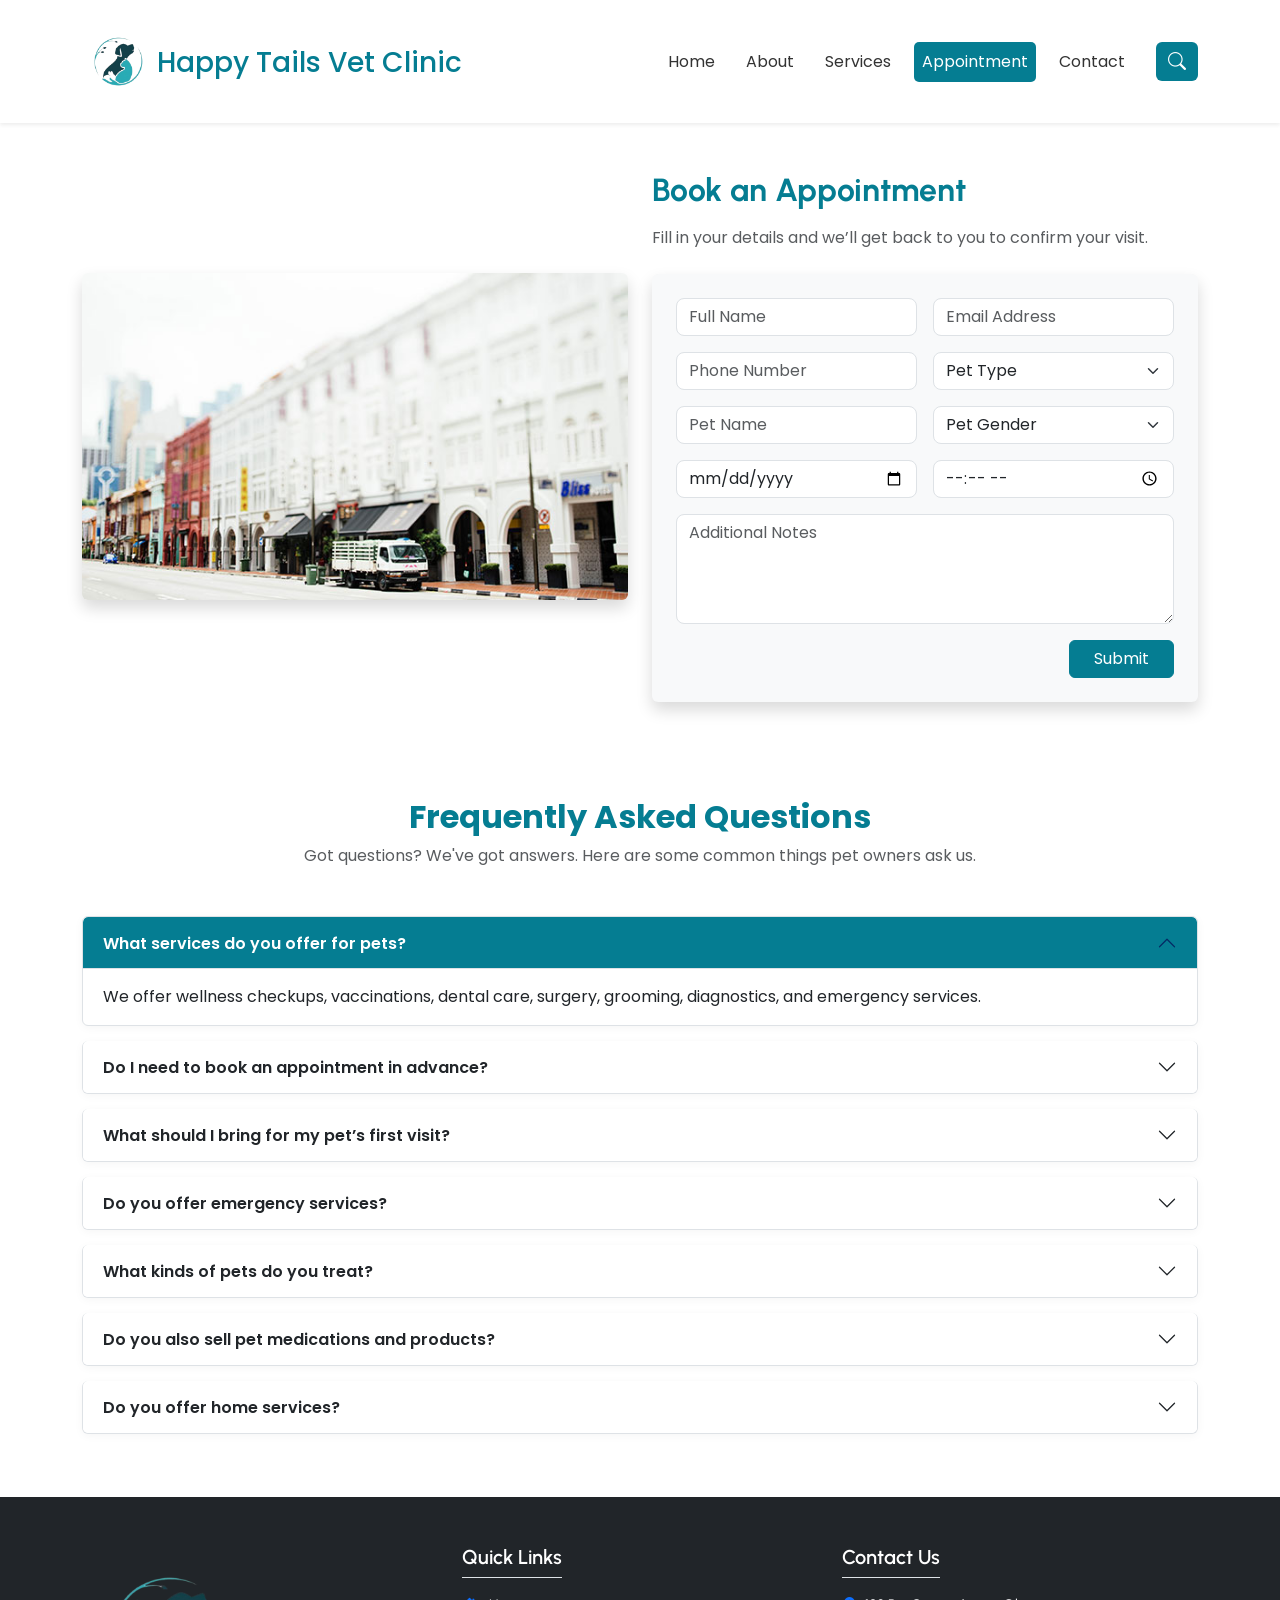
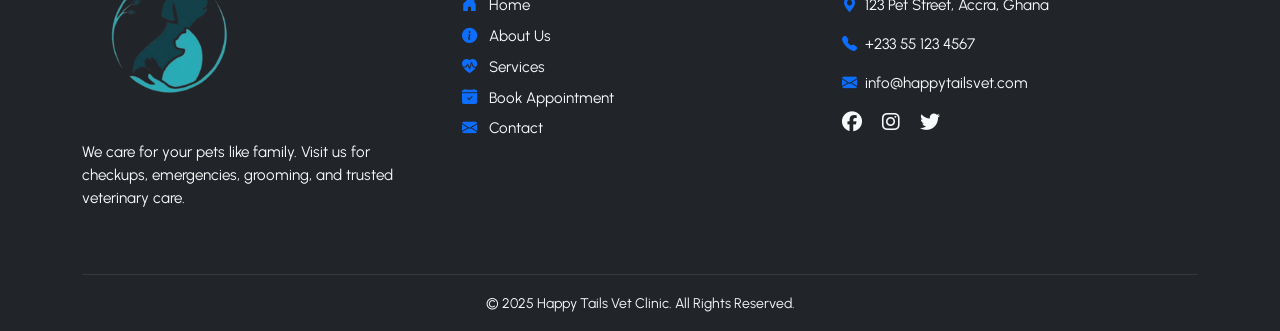
==== vet website/appointment.html @ 384ae80f "Add files via upload" ====
<!DOCTYPE html>
<html lang="en">
<head>
  <meta charset="UTF-8" />
  <meta name="viewport" content="width=device-width, initial-scale=1.0" />
  <title>Happy Tails Vet Clinic</title>
<!-- PNG version -->
<link rel="icon" type="image/png" href="images/logo.png" sizes="32x32">

<!-- SVG version -->
<link rel="icon" type="image/svg+xml" href="images/logo.png">
   <!-- Swiper CSS -->
<link rel="stylesheet" href="https://cdn.jsdelivr.net/npm/swiper@11/swiper-bundle.min.css" />

   <!-- In <head> -->
    <link rel="stylesheet" href="https://cdnjs.cloudflare.com/ajax/libs/OwlCarousel2/2.3.4/assets/owl.carousel.min.css" />
    <link rel="stylesheet" href="https://cdnjs.cloudflare.com/ajax/libs/OwlCarousel2/2.3.4/assets/owl.theme.default.min.css" />

<script src="https://cdn.jsdelivr.net/npm/swiper@11/swiper-bundle.min.js"></script>
  <!-- Bootstrap CSS -->
  <link rel="stylesheet" href="https://cdn.jsdelivr.net/npm/bootstrap@5.3.3/dist/css/bootstrap.min.css">
  
  <!-- Google Fonts: Poppins -->
  <link href="https://fonts.googleapis.com/css2?family=Poppins:wght@300;400;500&display=swap" rel="stylesheet">
  <link href="https://fonts.googleapis.com/css2?family=Urbanist:wght@300;400;600;700&display=swap" rel="stylesheet">
  <link rel="stylesheet" href="https://cdnjs.cloudflare.com/ajax/libs/font-awesome/6.4.0/css/all.min.css">
  <link href="https://fonts.googleapis.com/css2?family=Inter:wght@400;500;600;700&display=swap" rel="stylesheet">

  

  <!-- Bootstrap Icons -->
  <link href="https://cdn.jsdelivr.net/npm/bootstrap-icons@1.10.5/font/bootstrap-icons.css" rel="stylesheet">
  
  <!-- Custom CSS -->
  <link rel="stylesheet" href="css/style.css">
</head>
<body>

  <!-- Navigation Bar -->
  <!-- Navigation Bar -->
  <nav class="navbar navbar-expand-lg navbar-light bg-white shadow-sm sticky-top">
    <div class="container">
      <!-- Logo -->
      <a class="navbar-brand" href="index.html">
        <img src="images/logo.png" alt="Happy Tails Vet Clinic Logo">
          <h3>Happy Tails Vet Clinic</h3>
      </a>

      <!-- Toggler -->
      <button class="navbar-toggler" type="button" data-bs-toggle="collapse" data-bs-target="#navbarNav">
        <span class="navbar-toggler-icon"></span>
      </button>

      <!-- Navbar Menu -->
      <div class="collapse navbar-collapse" id="navbarNav">
        <ul class="navbar-nav ms-auto align-items-lg-center">
          <li class="nav-item"><a class="nav-link" href="index.html">Home</a></li>
          <li class="nav-item"><a class="nav-link nowrap" href="">About</a></li>
          <li class="nav-item"><a class="nav-link" href="">Services</a></li>
          <li class="nav-item"><a class="nav-link" href="appointment.html">Appointment</a></li>
          <li class="nav-item"><a class="nav-link" href="contact.html">Contact</a></li>

          <!-- Search Icon Button -->
          <li class="nav-item">
            <button id="searchToggle" class="btn btn-primary ms-lg-2" title="Search">
              <i class="bi bi-search"></i>
            </button>
          </li>
        </ul>
      </div>
    </div>
  </nav>
  <!-- Hidden Search Bar with Send Button -->
  <div class="search-bar-container container mt-2 d-none" id="searchBar">
    <form class="input-group" onsubmit="event.preventDefault();">
      <input
        type="text"
        class="form-control"
        placeholder="Search for Vaccinations, Pet grooming, keywords..."
        aria-label="Search"
        id="faqSearch"
      />
      <button class="btn btn-primary" type="submit" title="Send Search">
        <i class="bi bi-send"></i>
      </button>
    </form>
    <div id="faqSearchMessage" class="mt-2 text-danger fw-semibold"></div>
  </div>

  <section id="appointment" class="py-5 bg-white">
    <div class="container">
      <div class="row g-4 align-items-center">
        <!-- Left Side Image -->
        <div class="col-lg-6">
          <img src="images/about_bg.jpg" alt="Vet with pet" class="img-fluid rounded shadow" />
        </div>
  
        <!-- Right Side Form -->
        <div class="col-lg-6">
          <h2 class="fw-bold mb-3">Book an Appointment</h2>
          <p class="text-muted mb-4">Fill in your details and we’ll get back to you to confirm your visit.</p>
  
          <form id="appointmentForm" class="p-4 bg-light shadow rounded">
            <div class="row g-3">
              <div class="col-md-6">
                <input type="text" class="form-control" placeholder="Full Name" required>
              </div>
              <div class="col-md-6">
                <input type="email" class="form-control" placeholder="Email Address" required>
              </div>
              <div class="col-md-6">
                <input type="tel" class="form-control" placeholder="Phone Number" required>
              </div>
              <div class="col-md-6">
                <select class="form-select" required>
                  <option selected disabled>Pet Type</option>
                  <option>Dog</option>
                  <option>Cat</option>
                  <option>Rabbit</option>
                  <option>Bird</option>
                  <option>Other</option>
                </select>
              </div>
              <div class="col-md-6">
                <input type="Petname" class="form-control" placeholder="Pet Name" required>
              </div>
              <div class="col-md-6">
                <select class="form-select" required>
                  <option selected disabled>Pet Gender</option>
                  <option>Male</option>
                  <option>Female</option>
          
                </select>
              </div>
              <div class="col-md-6">
                <input type="date" class="form-control" required>
              </div>
              <div class="col-md-6">
                <input type="time" class="form-control" required>
              </div>
              <div class="col-12">
                <textarea class="form-control" rows="4" placeholder="Additional Notes"></textarea>
              </div>
              <div class="col-12 text-end">
                <button type="submit" class="btn btn-primary px-4">Submit</button>
              </div>
            </div>
          </form>
        </div>
      </div>
    </div>
  </section>
  
<!--FAQs-->
<section id="faqs" class="py-5 bg-white">
  <div class="container">
    <div class="text-center mb-5">
      <h2 class="fw-bold">Frequently Asked Questions</h2>
      <p class="text-muted">Got questions? We've got answers. Here are some common things pet owners ask us.</p>
    </div>

    <div class="accordion" id="faqAccordion">
      <!-- FAQ 1 -->
      <div class="accordion-item">
        <h2 class="accordion-header" id="faqHeading1">
          <button class="accordion-button" type="button" data-bs-toggle="collapse" data-bs-target="#faqCollapse1" aria-expanded="true" aria-controls="faqCollapse1">
            What services do you offer for pets?
          </button>
        </h2>
        <div id="faqCollapse1" class="accordion-collapse collapse show" aria-labelledby="faqHeading1" data-bs-parent="#faqAccordion">
          <div class="accordion-body">
            We offer wellness checkups, vaccinations, dental care, surgery, grooming, diagnostics, and emergency services.
          </div>
        </div>
      </div>

      <!-- FAQ 2 -->
      <div class="accordion-item">
        <h2 class="accordion-header" id="faqHeading2">
          <button class="accordion-button collapsed" type="button" data-bs-toggle="collapse" data-bs-target="#faqCollapse2" aria-expanded="false" aria-controls="faqCollapse2">
            Do I need to book an appointment in advance?
          </button>
        </h2>
        <div id="faqCollapse2" class="accordion-collapse collapse" aria-labelledby="faqHeading2" data-bs-parent="#faqAccordion">
          <div class="accordion-body">
            While we accept walk-ins, we recommend booking an appointment in advance to ensure availability and reduce wait time.
          </div>
        </div>
      </div>

      <!-- FAQ 3 -->
      <div class="accordion-item">
        <h2 class="accordion-header" id="faqHeading3">
          <button class="accordion-button collapsed" type="button" data-bs-toggle="collapse" data-bs-target="#faqCollapse3" aria-expanded="false" aria-controls="faqCollapse3">
            What should I bring for my pet’s first visit?
          </button>
        </h2>
        <div id="faqCollapse3" class="accordion-collapse collapse" aria-labelledby="faqHeading3" data-bs-parent="#faqAccordion">
          <div class="accordion-body">
            Please bring any existing medical records, vaccination history, a list of symptoms or concerns, and any medications your pet is currently on.
          </div>
        </div>
      </div>

      <!-- FAQ 4 -->
      <div class="accordion-item">
        <h2 class="accordion-header" id="faqHeading4">
          <button class="accordion-button collapsed" type="button" data-bs-toggle="collapse" data-bs-target="#faqCollapse4" aria-expanded="false" aria-controls="faqCollapse4">
            Do you offer emergency services?
          </button>
        </h2>
        <div id="faqCollapse4" class="accordion-collapse collapse" aria-labelledby="faqHeading4" data-bs-parent="#faqAccordion">
          <div class="accordion-body">
            Yes, we offer 24/7 emergency care. For urgent issues, please call us immediately or bring your pet in directly.
          </div>
        </div>
      </div>

      <!-- FAQ 5 -->
      <div class="accordion-item">
        <h2 class="accordion-header" id="faqHeading5">
          <button class="accordion-button collapsed" type="button" data-bs-toggle="collapse" data-bs-target="#faqCollapse5" aria-expanded="false" aria-controls="faqCollapse5">
            What kinds of pets do you treat?
          </button>
        </h2>
        <div id="faqCollapse5" class="accordion-collapse collapse" aria-labelledby="faqHeading5" data-bs-parent="#faqAccordion">
          <div class="accordion-body">
            We provide care for dogs, cats, rabbits, guinea pigs, and other small domestic animals. If you have an exotic pet, please contact us in advance.
          </div>
        </div>
      </div>

      <!-- FAQ 6 -->
      <div class="accordion-item">
        <h2 class="accordion-header" id="faqHeading6">
          <button class="accordion-button collapsed" type="button" data-bs-toggle="collapse" data-bs-target="#faqCollapse6" aria-expanded="false" aria-controls="faqCollapse6">
            Do you also sell pet medications and products?
          </button>
        </h2>
        <div id="faqCollapse6" class="accordion-collapse collapse" aria-labelledby="faqHeading6" data-bs-parent="#faqAccordion">
          <div class="accordion-body">
            Yes! We have a well-stocked pharmacy and pet store with prescription medications, supplements, food, treats, grooming products, and accessories.
          </div>
        </div>
      </div>

      <!-- FAQ 7 -->
      <div class="accordion-item">
        <h2 class="accordion-header" id="faqHeading7">
          <button class="accordion-button collapsed" type="button" data-bs-toggle="collapse" data-bs-target="#faqCollapse7" aria-expanded="false" aria-controls="faqCollapse7">
            Do you offer home services?
          </button>
        </h2>
        <div id="faqCollapse7" class="accordion-collapse collapse" aria-labelledby="faqHeading7" data-bs-parent="#faqAccordion">
          <div class="accordion-body">
            Yes, we provide limited home services for vaccinations, wellness exams, and some treatments. Please call us to schedule and confirm availability in your area.
          </div>
        </div>
      </div>
    </div>
  </div>
</section>
<!--footer-->
<footer class="footer bg-dark text-light pt-5">
  <div class="container">
    <div class="row gy-4">
      <!-- Logo and About -->
      <div class="col-md-4">
        <a href="index.html">
          <img src="images/logo.png" alt="Happy Tails Vet Clinic Logo" class="img-fluid mb-3" style="max-width: 180px;">
        </a>
        <p>We care for your pets like family. Visit us for checkups, emergencies, grooming, and trusted veterinary care.</p>
      </div>

      <!-- Quick Links with Icons -->
      <div class="col-md-4">
        <h5 class="fw-semibold mb-3 border-bottom pb-2">Quick Links</h5>
        <ul class="list-unstyled">
          <li class="mb-2">
            <i class="bi bi-house-door-fill me-2 text-primary"></i>
            <a href="index.html" class="text-light text-decoration-none">Home</a>
          </li>
          <li class="mb-2">
            <i class="bi bi-info-circle-fill me-2 text-primary"></i>
            <a href="about.html" class="text-light text-decoration-none">About Us</a>
          </li>
          <li class="mb-2">
            <i class="bi bi-heart-pulse-fill me-2 text-primary"></i>
            <a href="services.html" class="text-light text-decoration-none">Services</a>
          </li>
          <li class="mb-2">
            <i class="bi bi-calendar-check-fill me-2 text-primary"></i>
            <a href="appointment.html" class="text-light text-decoration-none">Book Appointment</a>
          </li>
          <li class="mb-2">
            <i class="bi bi-envelope-fill me-2 text-primary"></i>
            <a href="contact.html" class="text-light text-decoration-none">Contact</a>
          </li>
        </ul>
      </div>

      <!-- Contact Info -->
      <div class="col-md-4">
        <h5 class="fw-semibold mb-3 border-bottom pb-2">Contact Us</h5>
        <p><i class="bi bi-geo-alt-fill me-2 text-primary"></i>123 Pet Street, Accra, Ghana</p>
        <p><i class="bi bi-telephone-fill me-2 text-primary"></i>+233 55 123 4567</p>
        <p><i class="bi bi-envelope-fill me-2 text-primary"></i>info@happytailsvet.com</p>
        <div class="social-icons mt-3">
          <a href="#" class="text-light me-3"><i class="fab fa-facebook fa-lg"></i></a>
          <a href="#" class="text-light me-3"><i class="fab fa-instagram fa-lg"></i></a>
          <a href="#" class="text-light"><i class="fab fa-twitter fa-lg"></i></a>
        </div>
      </div>
    </div>

    <hr class="border-secondary mt-5" />

    <!-- Bottom -->
    <div class="text-center pb-3">
      <small>&copy; 2025 Happy Tails Vet Clinic. All Rights Reserved.</small>
    </div>
  </div>
</footer>
  <!-- Bootstrap JS Bundle -->
  <script src="https://cdn.jsdelivr.net/npm/bootstrap@5.3.3/dist/js/bootstrap.bundle.min.js"></script>
  <!-- Swiper JS -->
<script src="https://cdn.jsdelivr.net/npm/swiper@11/swiper-bundle.min.js"></script>

    
    <!-- Before </body> -->
    <script src="https://cdnjs.cloudflare.com/ajax/libs/jquery/3.7.1/jquery.min.js"></script>
    <script src="https://cdnjs.cloudflare.com/ajax/libs/OwlCarousel2/2.3.4/owl.carousel.min.js"></script>
  
  <!-- Custom JS -->
  <script src="js/script.js"></script>
  </body>
  </html>
---- vet website/css/style.css ----
/* ========== GLOBAL FONTS ========== */
html {
  scroll-behavior: smooth;
}

body {
  font-family: 'Poppins', sans-serif;
}

/* ========== NAVBAR ========== */
.navbar {
  padding-top: 1.2rem;
  padding-bottom: 1.2rem;
}
.navbar-brand {
 display: flex;
}
.navbar-brand h3 {
 color: rgb(5, 125, 146);
 margin-top: 22px;
}
.navbar-brand img {
  height: 75px;
  object-fit: contain;
}
.navbar-nav .nav-link {
  font-weight: 400;
  margin-right: 15px;
  color: #333;
  white-space: nowrap;
  font-size: 16px;
  transition: background-color 0.3s, color 0.3s;
}
.navbar-nav .nav-link:hover {
  color: white;
  background-color: rgb(2, 19, 22);
  border-radius: 5px;
}
.navbar-nav .nav-link.active {
  background-color:rgb(5, 125, 146);
  color: white !important;
  border-radius: 5px;
}
#searchToggle {
  border-radius: 6px;
  padding: 6px 12px;
  font-size: 16px;
  color: #fff;
  background-color: rgb(5, 125, 146);
  border: none;
  display: flex;
  align-items: center;
  justify-content: center;
}
#searchToggle:hover {
  background-color: rgb(2, 19, 22);
  color: #fff;
}
#searchToggle i {
  font-size: 18px;
}
.search-bar-container {
  transition: all 0.3s ease;
  position: fixed;
  z-index: 100;
}
.accordion-button.highlight {
  background-color: rgb(5, 125, 146);
  color: white;
}

.nowrap {
  white-space: nowrap;
}
.navbar-toggler {
  background-color:rgb(5, 125, 146);
  border: none;
  padding: 6px 10px;
  border-radius: 5px;
}
.navbar-toggler-icon {
  background-image: url("data:image/svg+xml,%3csvg xmlns='http://www.w3.org/2000/svg' fill='%23ffffff' viewBox='0 0 30 30'%3e%3cpath stroke='rgba%28255, 255, 255, 1%29' stroke-linecap='round' stroke-miterlimit='10' stroke-width='2' d='M4 7h22M4 15h22M4 23h22'/%3e%3c/svg%3e");
}

/* ========== HERO SLIDESHOW ========== */
.hero-slider {
  position: relative;
  height: 620px;
  overflow: hidden;
  font-family: 'Urbanist', sans-serif;
}
.slide {
  position: absolute;
  top: 0;
  left: 0;
  width: 100%;
  height: 100%;
  background-size: cover;
  background-position: center;
  opacity: 0;
  transition: opacity 2s ease-in-out;
  z-index: 1;
}
.slide::before {
  content: "";
  position: absolute;
  top: 0;
  left: 0;
  height: 100%;
  width: 100%;
  background: rgba(0, 0, 0, 0.5);
  z-index: 2;
}
.slide.active {
  opacity: 1;
  z-index: 3;
}
.hero-content {
  position: absolute;
  top: 20%;
  left: 5%;
  transform: translateY(-40%);
  color: white;
  z-index: 4;
  max-width: 700px;
  text-align: left;
  padding-right: 20px;
  animation: fadeInUp 2s ease forwards;
  opacity: 0;
}
@keyframes fadeInUp {
  0% { opacity: 0; transform: translateY(20px); }
  100% { opacity: 1; transform: translateY(0); }
}
.hero-heading {
  font-size: 2.8rem;
  font-weight: 700;
  line-height: 1.4;
  margin-bottom: 1rem;
}
.hero-subtext {
  font-size: 1.1rem;
  font-weight: 500;
  line-height: 1.6;
  margin-bottom: 2rem;
}
.hero-cta .btn {
  padding: 10px 20px;
  font-size: 1rem;
  border-radius: 5px;
  margin-right: 10px;
  background-color: rgb(5, 125, 146);
  color: white;
  border-color: rgb(5, 125, 146);
}
.hero-cta .btn:hover{
  background-color: rgb(3, 74, 87);
  border-color: rgb(3, 74, 87);
}
.hero-cta .btn-outline-light {
  background-color: black;
  color: white;
  border: 2px solid rgb(5, 125, 146);
}

.hero-cta .btn-outline-light:hover {
  background-color: black;
  color: white;
  border-color: black;
}

/*services*/
#services h2 {
  font-family: 'Poppins', sans-serif;
  font-size: 2.2rem;
  color: rgb(5, 125, 146);
}
.service-card {
  height: 100%;
  transition: transform 0.3s ease, box-shadow 0.3s ease;
}
.service-card:hover {
  transform: translateY(-8px);
  box-shadow: 0 0 15px rgba(0, 0, 0, 0.1);
}
.service-card i {
color: rgb(5, 125, 146)!important;
}
.service-card h5 {
  font-size: 1.25rem;
  margin-bottom: 0.75rem;
  font-family: 'Urbanist', sans-serif;
}
.service-card p {
  font-size: 1rem;
  color: #555;
}

/*why choose us*/
#why-choose-us {
  background-color: white;
}
#why-choose-us h2 {
  font-family: 'Poppins', sans-serif;
  color: rgb(5, 125, 146);
}
#why-choose-us i {
  color: rgb(5, 125, 146)!important;
}
#why-choose-us h4 {
  font-family: 'Urbanist', sans-serif;
  font-size: 1.5rem;
  margin-bottom: 0.75rem;
}
#why-choose-us p {
  color: #555;
  font-size: 1rem;
}

/*success stories*/
#success-stories h2 {
  color: rgb(5, 125, 146);
}
#success-stories .owl-carousel .story-card {
  border: 1px solid #eee;
  border-radius: 10px;
  overflow: hidden;
  transition: all 0.3s ease;
}
#success-stories .owl-carousel .story-card:hover {
  border-bottom: 3px solid rgb(5, 125, 146);
  box-shadow: 0 4px 12px rgba(0, 0, 0, 0.05);
  transform: translateY(-4px);
}
#success-stories .card-img-top {
  height: 220px;
  object-fit: cover;
}
#success-stories .card-title {
  font-weight: 600;
  font-size: 1.2rem;
  color: (5, 125, 146);
}
#success-stories .card-text {
  font-size: 0.95rem;
  color: #555;
  
}

/*FAQs*/
#faqs h2 {
  color: rgb(5, 125, 146);
}
#faqs .accordion-button {
  font-weight: 600;
  font-size: 1rem;
}
#faqs .accordion-button:not(.collapsed) {
  background-color: rgb(5, 125, 146);
  color: white;
}
#faqs .accordion-item {
  border-radius: 6px;
  overflow: hidden;
  margin-bottom: 15px;
  box-shadow: 0 2px 10px rgba(0, 0, 0, 0.04);
}

/*appointment*/
#appointment h2 {
  font-family: 'Urbanist', sans-serif;
  color: rgb(5, 125, 146);
}
#appointment .form-control,
#appointment .form-select,
#appointment textarea {
  border-radius: 8px;
  transition: 0.3s ease;
}
#appointment .form-control:focus,
#appointment .form-select:focus,
#appointment textarea:focus {
  box-shadow: 0 0 0 0.2rem rgba(13, 110, 253, 0.25);
  border-color: rgb(5, 125, 146);
}
#appointment .btn{
  background-color: rgb(5, 125, 146);
  color:white;
   border-color: rgb(5, 125, 146);
}

/* ========== SCROLL TO TOP ========== */
#scrollTopBtn {
  position: fixed;
  bottom: 30px;
  right: 30px;
  z-index: 999;
  background-color: black;
  color: white;
  border: none;
  padding: 12px 15px;
  border-radius: 5%;
  font-size: 20px;
  cursor: pointer;
  display: none;
  box-shadow: 0 4px 10px rgba(0, 0, 0, 0.2);
  transition: opacity 0.3s ease-in-out;
}
#scrollTopBtn:hover {
  background-color: rgb(3, 50, 58);
}

/* ===== Footer ===== */
.footer {
  font-family: 'Urbanist', sans-serif;
}
.footer h5 {
  color: #ffffff;
  border-bottom: 2px solid rgb(5, 125, 146);
  display: inline-block;
  padding-bottom: 5px;
}
.footer a:hover {
  color: rgb(5, 125, 146);
}
.footer .social-icons a:hover {
 color: rgb(5, 125, 146)!important;
  transition: color 0.3s ease;
 
}

.footer p, .footer li {
  font-size: 0.95rem;

  
}


/* ========== CONTACT SECTION ========== */
.contact-section {
  font-family: 'Urbanist', sans-serif;
  background-color: #f8f9fa;
}
.contact-section h2 {
  font-size: 2.2rem;
  color: rgb(5, 125, 146);
}
.contact-section .form-label {
  font-weight: 500;
}
.contact-section form {
  background-color: #ffffff;
  border-radius: 10px;
  padding: 30px;
  box-shadow: 0 0 15px rgba(0,0,0,0.05);
}
.contact-section input,
.contact-section textarea {
  border-radius: 6px;
  font-size: 0.95rem;
}
.contact-section textarea {
  resize: vertical;
  min-height: 150px;
}
.contact-section .btn {
  border-radius: 5px;
  padding: 10px 24px;
}
.contact-section .bg-white {
  border-radius: 10px;
  box-shadow: 0 0 10px rgba(0,0,0,0.04);
}
.contact-section .map-responsive {
  overflow: hidden;
  border-radius: 10px;
  height: 350px;
}
.map-responsive iframe {
  width: 100%;
  height: 100%;
  border: 0;
}

/* ========== MOBILE RESPONSIVE FIXES ========== */
@media (max-width: 768px) {
  .hero-content {
    top: 5%;
    transform: translateY(0%);
    padding-right: 10px;
    text-align: left;
  }
  .hero-heading {
    font-size: 1.8rem;
    line-height: 1.3;
  }
  .hero-subtext {
    font-size: 0.95rem;
    line-height: 1.5;
  }
  #services h2,
  #why-choose-us h2,
  #success-stories h2,
  #appointment h2,
  #faqs h2,
  .contact-section h2 {
    font-size: 1.6rem;
  }
  .owl-carousel .story-card {
    margin: 0 5px;
  }
  .contact-section .form-control,
  .contact-section textarea {
    font-size: 0.9rem;
  }
  .contact-section .btn {
    width: 100%;
    margin-top: 10px;
  }
  .contact-section .map-responsive {
    height: 280px;
  }
}
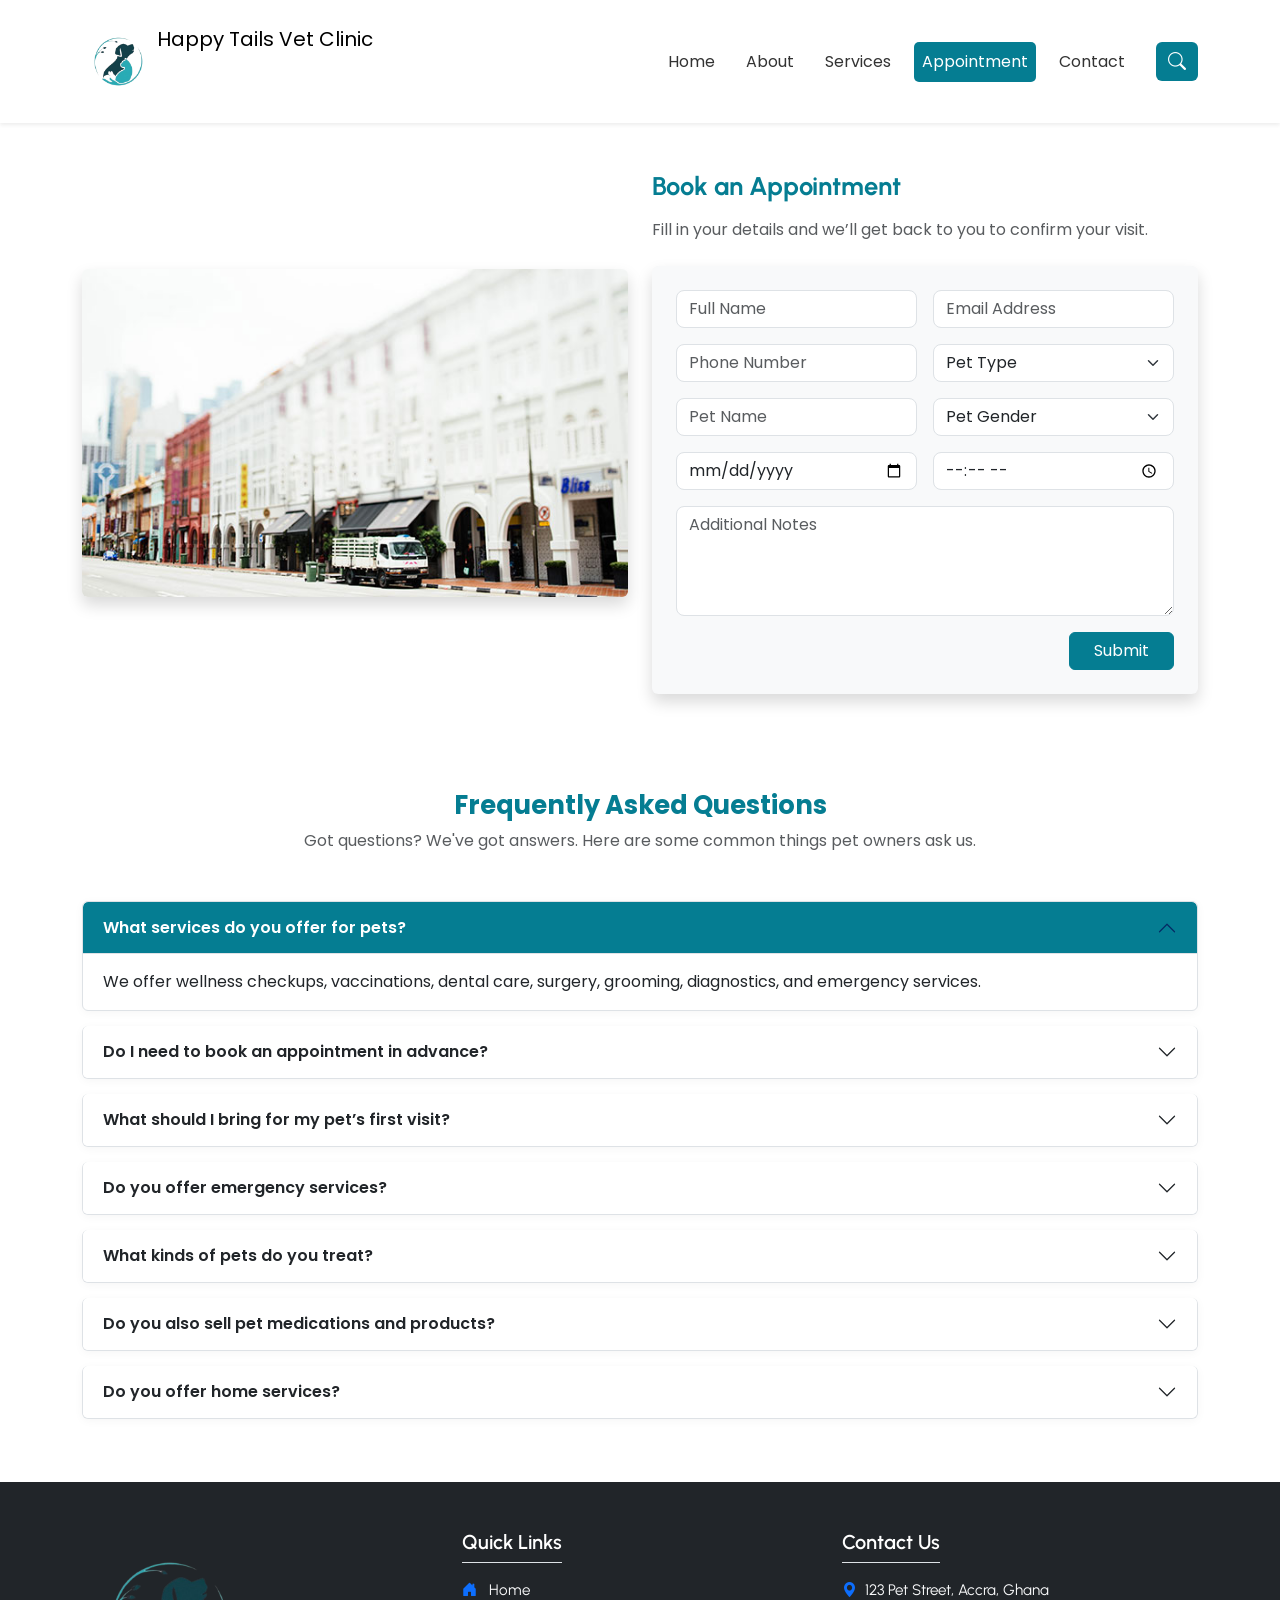
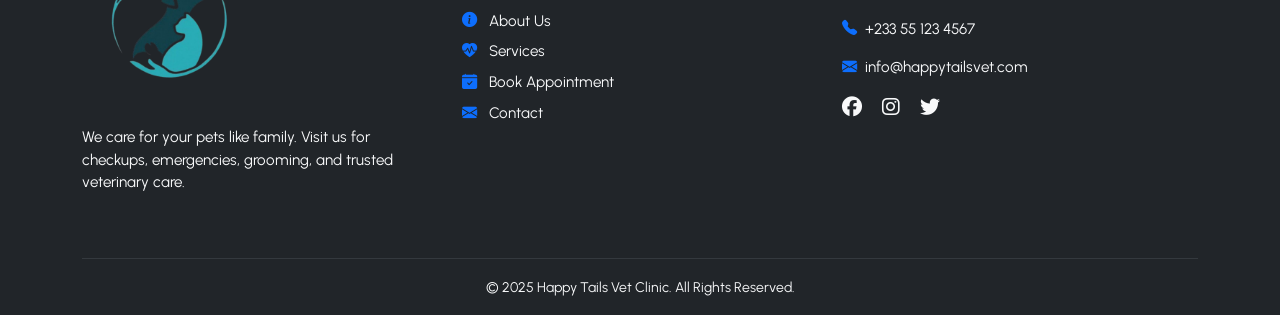
==== commit 4d62ab8a: "Update appointment.html" ====
--- a/vet website/appointment.html
+++ b/vet website/appointment.html
@@ -41,10 +41,10 @@
   <nav class="navbar navbar-expand-lg navbar-light bg-white shadow-sm sticky-top">
     <div class="container">
       <!-- Logo -->
-      <a class="navbar-brand" href="index.html">
-        <img src="images/logo.png" alt="Happy Tails Vet Clinic Logo">
-          <h3>Happy Tails Vet Clinic</h3>
-      </a>
+    <a class="navbar-brand" href="index.html">
+  <img src="images/logo.png" alt="Happy Tails Vet Clinic Logo">
+  <span class="brand-text">Happy Tails Vet Clinic</span>
+</a>
 
       <!-- Toggler -->
       <button class="navbar-toggler" type="button" data-bs-toggle="collapse" data-bs-target="#navbarNav">
@@ -334,4 +334,5 @@
   <!-- Custom JS -->
   <script src="js/script.js"></script>
   </body>
-  </html>+
+  </html>
--- a/vet website/css/style.css
+++ b/vet website/css/style.css
@@ -87,7 +87,12 @@
   position: relative;
   height: 620px;
   overflow: hidden;
-  font-family: 'Urbanist', sans-serif;
+}
+
+@media (max-width: 768px) {
+  .hero-slider {
+    height: 600px;   /* Reduced height for mobile */
+  }
 }
 .slide {
   position: absolute;
@@ -384,20 +389,57 @@
 
 /* ========== MOBILE RESPONSIVE FIXES ========== */
 @media (max-width: 768px) {
+
+  .hero-slider {
+    height: 600px;
+  }
+
   .hero-content {
-    top: 5%;
-    transform: translateY(0%);
-    padding-right: 10px;
-    text-align: left;
-  }
+    position: absolute;
+    top: 50%;
+    left: 0;
+    right: 0;
+    transform: translateY(-50%);
+    width: 100%;
+    padding: 0 20px;
+    text-align: center;
+    opacity: 1; /* IMPORTANT */
+  }
+
   .hero-heading {
-    font-size: 1.8rem;
+    font-size: 1.4rem;
     line-height: 1.3;
   }
+
   .hero-subtext {
-    font-size: 0.95rem;
-    line-height: 1.5;
-  }
+    font-size: 0.9rem;
+    line-height: 1.4;
+  }
+
+  .hero-cta .btn {
+    display: block;
+    width: 100%;
+    margin-bottom: 10px;
+  }
+
+}
+@media (max-width: 768px) {
+
+  .navbar-brand {
+    align-items: center;
+  }
+
+  .navbar-brand h3 {
+    font-size: 0.9rem;   /* smaller text */
+    margin-top: 0;
+    margin-left: 8px;
+  }
+
+  .navbar-brand img {
+    height: 45px;  /* smaller logo on mobile */
+  }
+
+}
   #services h2,
   #why-choose-us h2,
   #success-stories h2,
@@ -420,4 +462,4 @@
   .contact-section .map-responsive {
     height: 280px;
   }
-}
+
